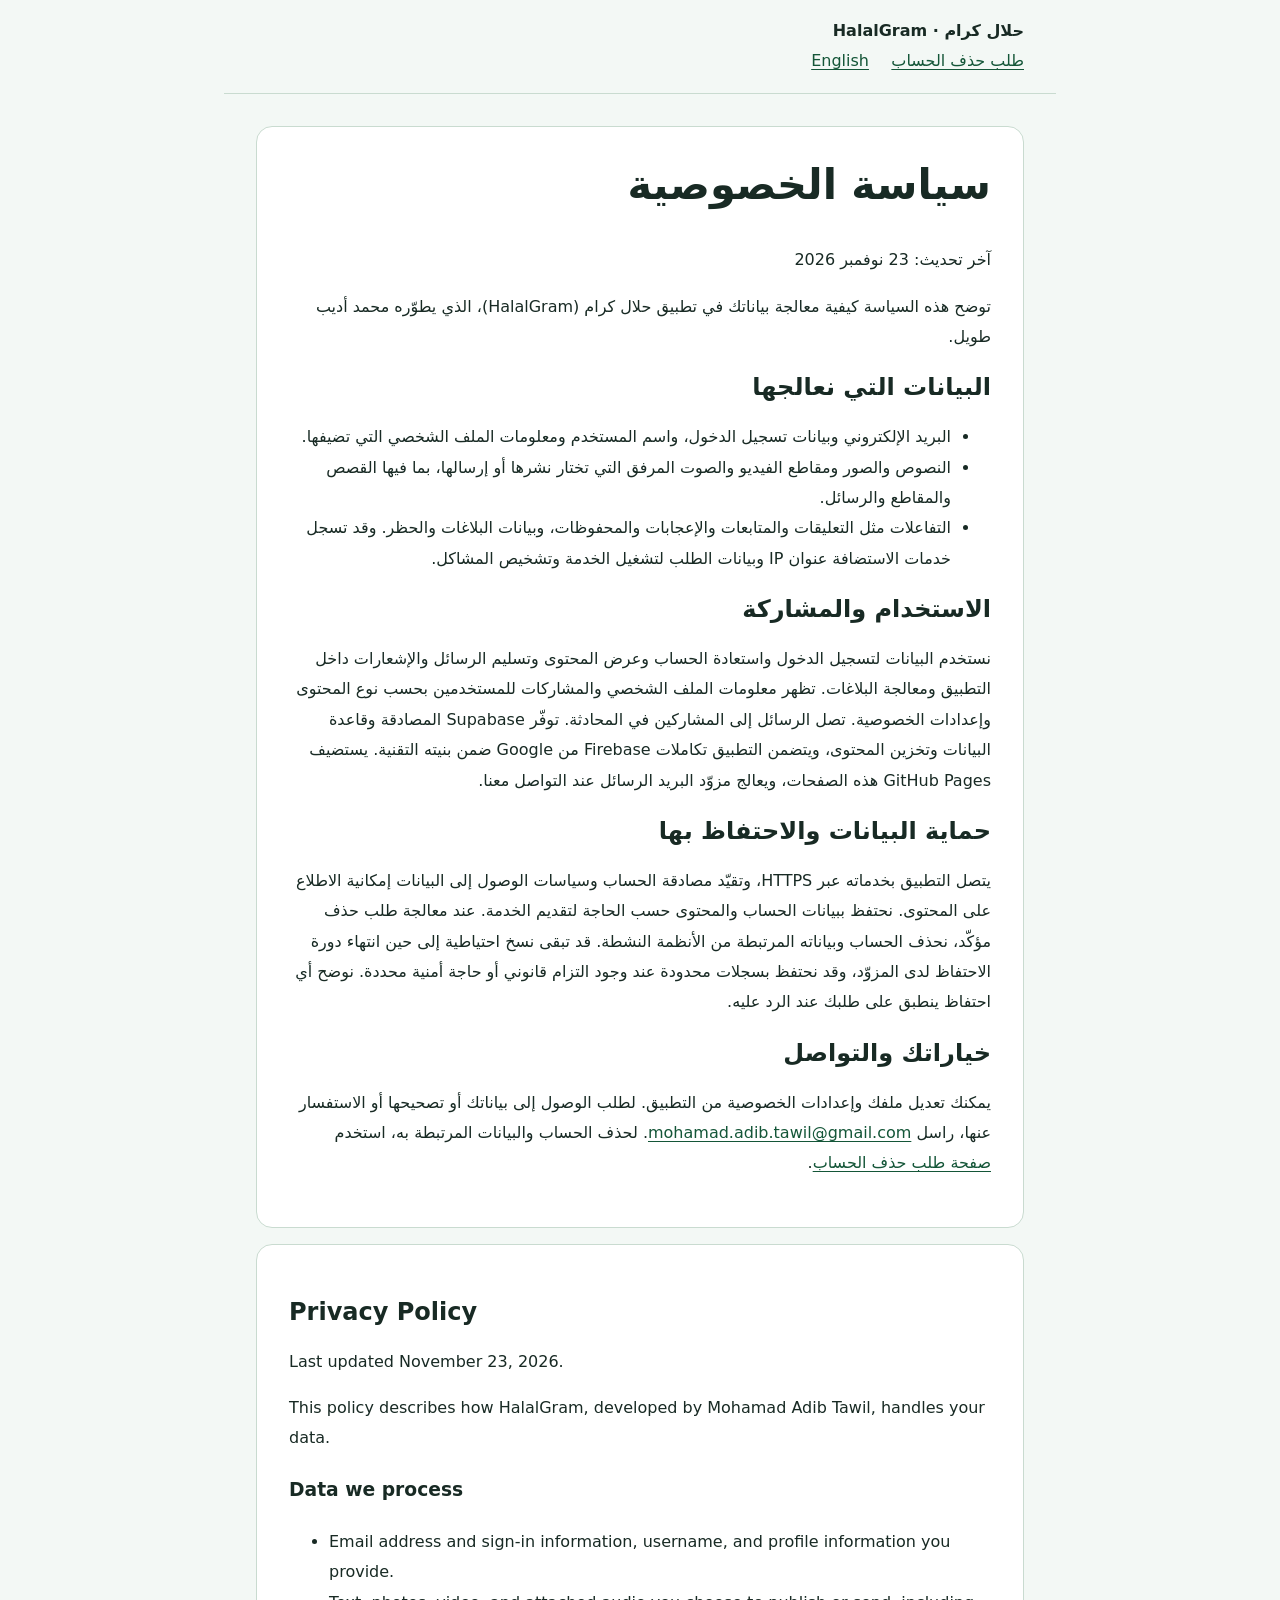
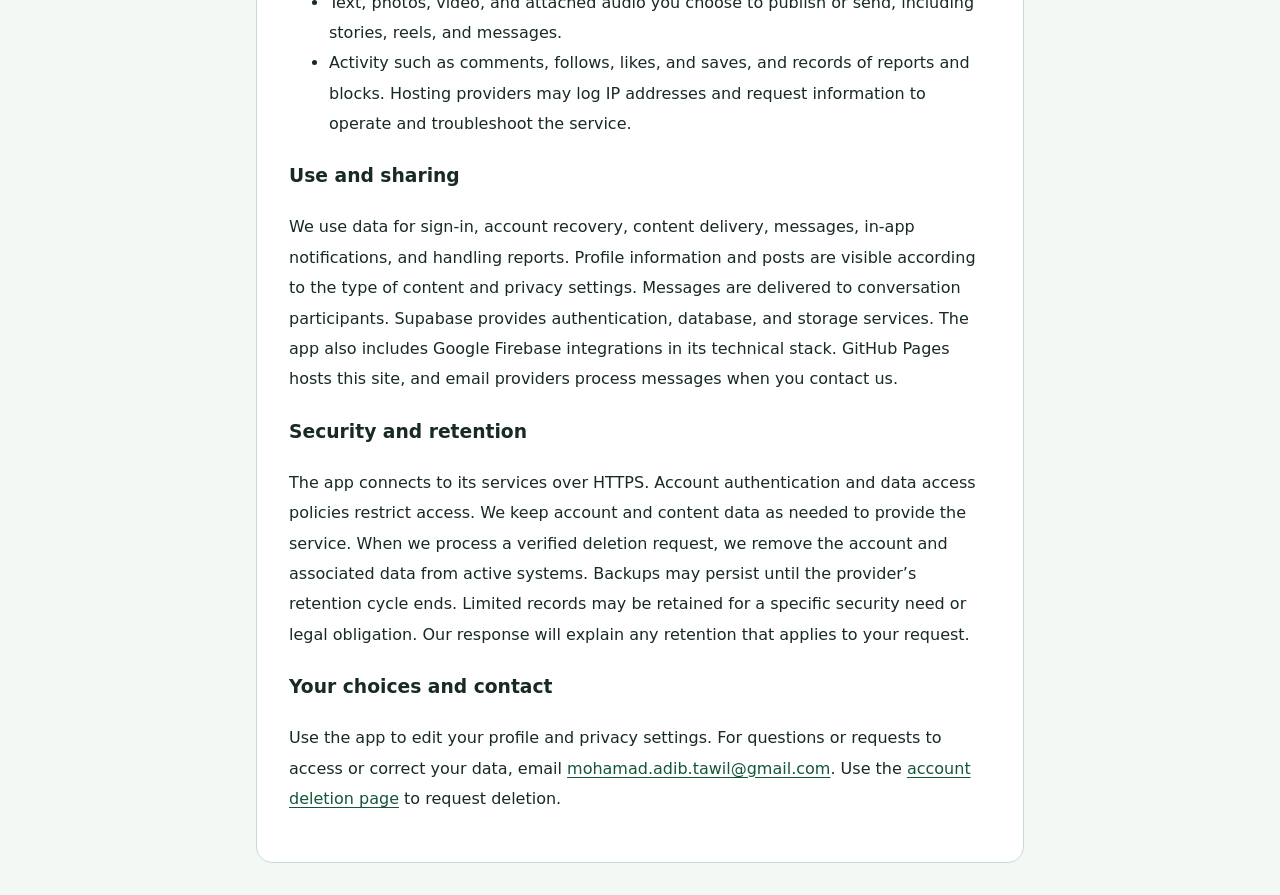
==== index.html @ 1a4e26e6 "Publish HalalGram privacy and account deletion pages" ====
<!doctype html>
<html lang="ar" dir="rtl">
<head>
  <meta charset="utf-8">
  <meta name="viewport" content="width=device-width, initial-scale=1">
  <meta name="description" content="سياسة خصوصية حلال كرام · HalalGram Privacy Policy">
  <title>سياسة الخصوصية | HalalGram Privacy Policy</title>
  <link rel="stylesheet" href="styles.css">
</head>
<body>
  <header>
    <strong>حلال كرام · HalalGram</strong>
    <nav aria-label="التنقل"><a href="delete-account/">طلب حذف الحساب</a><a href="#english" lang="en">English</a></nav>
  </header>
  <main>
    <article>
      <h1>سياسة الخصوصية</h1>
      <p>آخر تحديث: <time datetime="2026-11-23">23 نوفمبر 2026</time></p>
      <p>توضح هذه السياسة كيفية معالجة بياناتك في تطبيق حلال كرام (HalalGram)، الذي يطوّره محمد أديب طويل.</p>
      <h2>البيانات التي نعالجها</h2>
      <ul>
        <li>البريد الإلكتروني وبيانات تسجيل الدخول، واسم المستخدم ومعلومات الملف الشخصي التي تضيفها.</li>
        <li>النصوص والصور ومقاطع الفيديو والصوت المرفق التي تختار نشرها أو إرسالها، بما فيها القصص والمقاطع والرسائل.</li>
        <li>التفاعلات مثل التعليقات والمتابعات والإعجابات والمحفوظات، وبيانات البلاغات والحظر. وقد تسجل خدمات الاستضافة عنوان IP وبيانات الطلب لتشغيل الخدمة وتشخيص المشاكل.</li>
      </ul>
      <h2>الاستخدام والمشاركة</h2>
      <p>نستخدم البيانات لتسجيل الدخول واستعادة الحساب وعرض المحتوى وتسليم الرسائل والإشعارات داخل التطبيق ومعالجة البلاغات. تظهر معلومات الملف الشخصي والمشاركات للمستخدمين بحسب نوع المحتوى وإعدادات الخصوصية. تصل الرسائل إلى المشاركين في المحادثة. توفّر Supabase المصادقة وقاعدة البيانات وتخزين المحتوى، ويتضمن التطبيق تكاملات Firebase من Google ضمن بنيته التقنية. يستضيف GitHub Pages هذه الصفحات، ويعالج مزوّد البريد الرسائل عند التواصل معنا.</p>
      <h2>حماية البيانات والاحتفاظ بها</h2>
      <p>يتصل التطبيق بخدماته عبر HTTPS، وتقيّد مصادقة الحساب وسياسات الوصول إلى البيانات إمكانية الاطلاع على المحتوى. نحتفظ ببيانات الحساب والمحتوى حسب الحاجة لتقديم الخدمة. عند معالجة طلب حذف مؤكّد، نحذف الحساب وبياناته المرتبطة من الأنظمة النشطة. قد تبقى نسخ احتياطية إلى حين انتهاء دورة الاحتفاظ لدى المزوّد، وقد نحتفظ بسجلات محدودة عند وجود التزام قانوني أو حاجة أمنية محددة. نوضح أي احتفاظ ينطبق على طلبك عند الرد عليه.</p>
      <h2>خياراتك والتواصل</h2>
      <p>يمكنك تعديل ملفك وإعدادات الخصوصية من التطبيق. لطلب الوصول إلى بياناتك أو تصحيحها أو الاستفسار عنها، راسل <a href="mailto:mohamad.adib.tawil@gmail.com" dir="ltr">mohamad.adib.tawil@gmail.com</a>. لحذف الحساب والبيانات المرتبطة به، استخدم <a href="delete-account/">صفحة طلب حذف الحساب</a>.</p>
    </article>
    <article id="english" lang="en" dir="ltr">
      <h2>Privacy Policy</h2>
      <p>Last updated <time datetime="2026-11-23">November 23, 2026</time>.</p>
      <p>This policy describes how HalalGram, developed by Mohamad Adib Tawil, handles your data.</p>
      <h3>Data we process</h3>
      <ul>
        <li>Email address and sign-in information, username, and profile information you provide.</li>
        <li>Text, photos, video, and attached audio you choose to publish or send, including stories, reels, and messages.</li>
        <li>Activity such as comments, follows, likes, and saves, and records of reports and blocks. Hosting providers may log IP addresses and request information to operate and troubleshoot the service.</li>
      </ul>
      <h3>Use and sharing</h3>
      <p>We use data for sign-in, account recovery, content delivery, messages, in-app notifications, and handling reports. Profile information and posts are visible according to the type of content and privacy settings. Messages are delivered to conversation participants. Supabase provides authentication, database, and storage services. The app also includes Google Firebase integrations in its technical stack. GitHub Pages hosts this site, and email providers process messages when you contact us.</p>
      <h3>Security and retention</h3>
      <p>The app connects to its services over HTTPS. Account authentication and data access policies restrict access. We keep account and content data as needed to provide the service. When we process a verified deletion request, we remove the account and associated data from active systems. Backups may persist until the provider’s retention cycle ends. Limited records may be retained for a specific security need or legal obligation. Our response will explain any retention that applies to your request.</p>
      <h3>Your choices and contact</h3>
      <p>Use the app to edit your profile and privacy settings. For questions or requests to access or correct your data, email <a href="mailto:mohamad.adib.tawil@gmail.com">mohamad.adib.tawil@gmail.com</a>. Use the <a href="delete-account/#english">account deletion page</a> to request deletion.</p>
    </article>
  </main>
</body>
</html>
---- styles.css ----
:root { font-family: system-ui, sans-serif; color: #182a24; background: #f3f8f5; line-height: 1.7; }
body { margin: 0; }
header, main, footer { max-width: 48rem; margin: auto; padding: 1rem clamp(1rem, 5vw, 2rem); }
header { border-block-end: 1px solid #c9dbd0; }
nav { display: flex; flex-wrap: wrap; gap: .5rem 1.4rem; }
a { color: #145638; text-underline-offset: .2em; overflow-wrap: anywhere; }
a:focus-visible { outline: 3px solid #287650; outline-offset: 4px; }
article { background: white; border: 1px solid #c9dbd0; border-radius: 1rem; padding: clamp(1rem, 5vw, 2rem); margin-block: 1rem; }
h1, h2 { line-height: 1.25; }
h1 { margin-block-start: 0; font-size: clamp(1.8rem, 5vw, 2.6rem); }
[lang="ar"] { line-height: 1.9; }
.button { display: inline-block; color: white; background: #145638; border-radius: .5rem; padding: .55rem .9rem; }
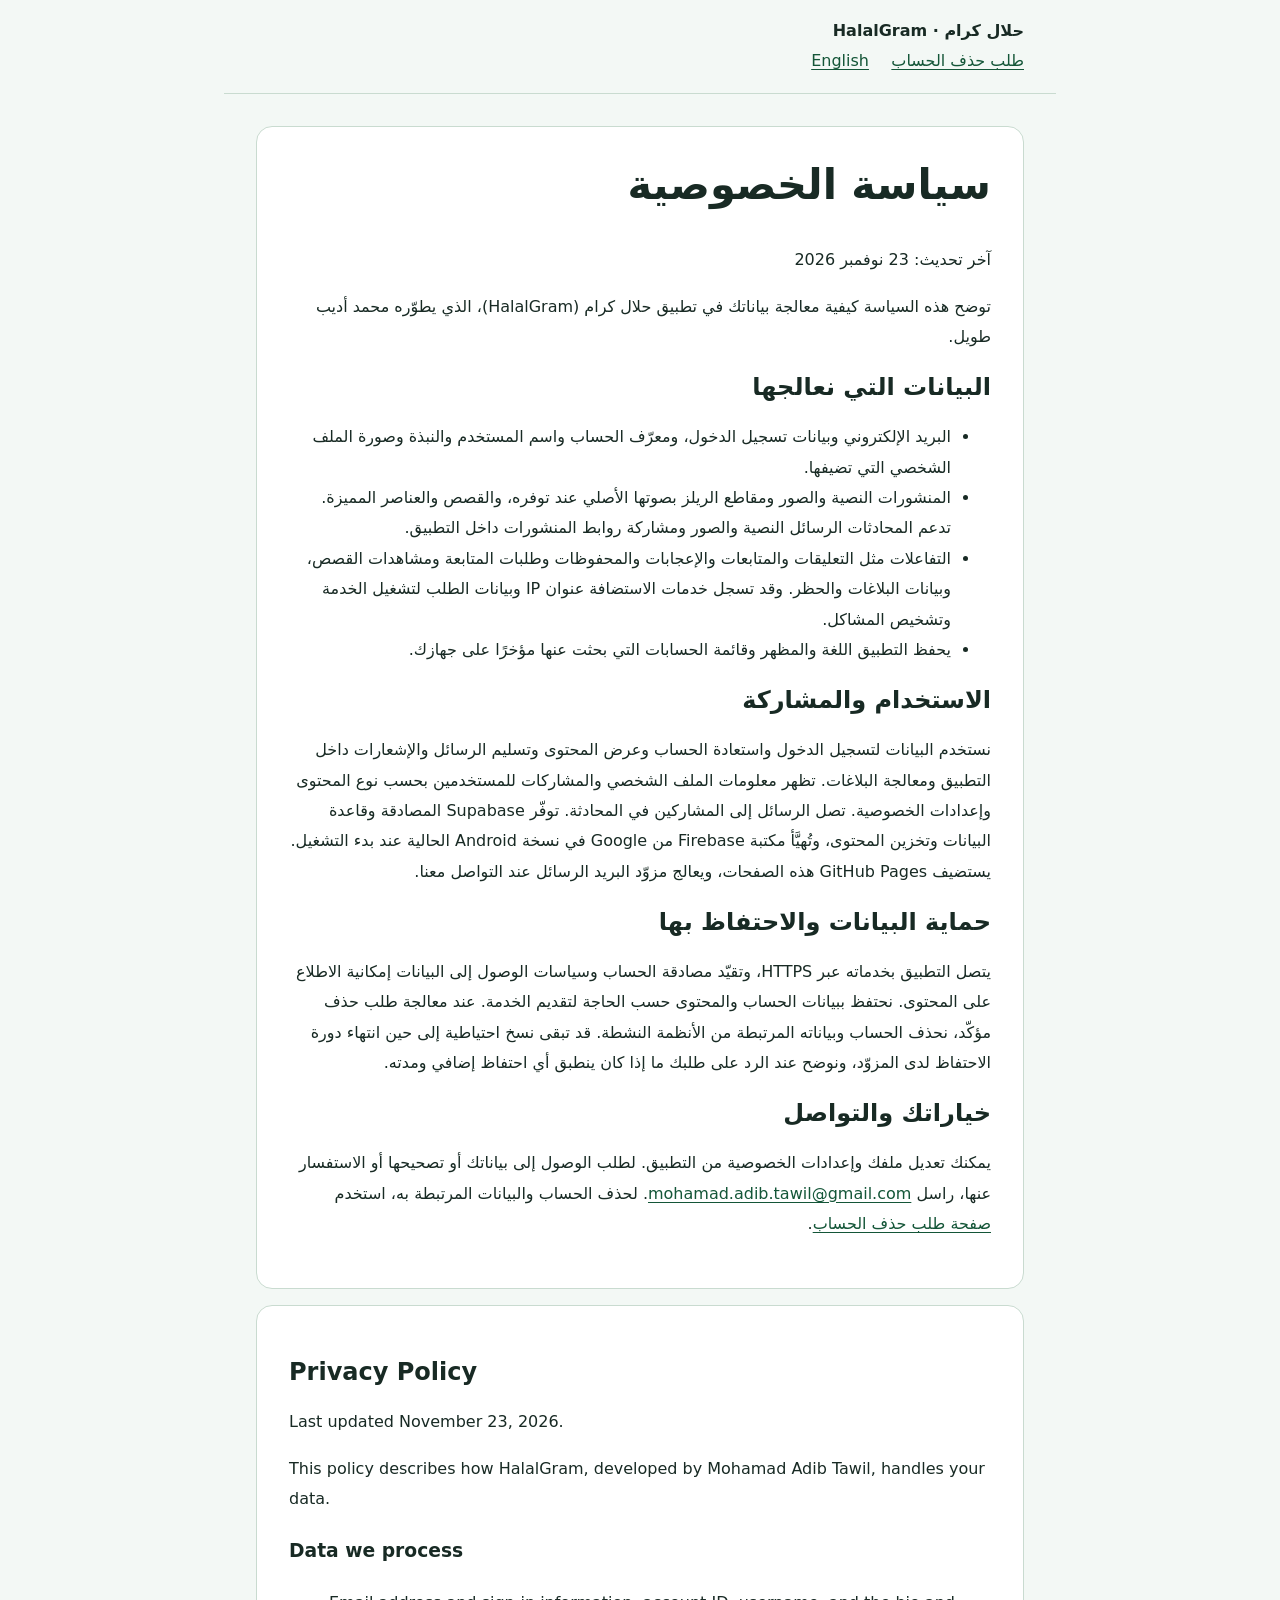
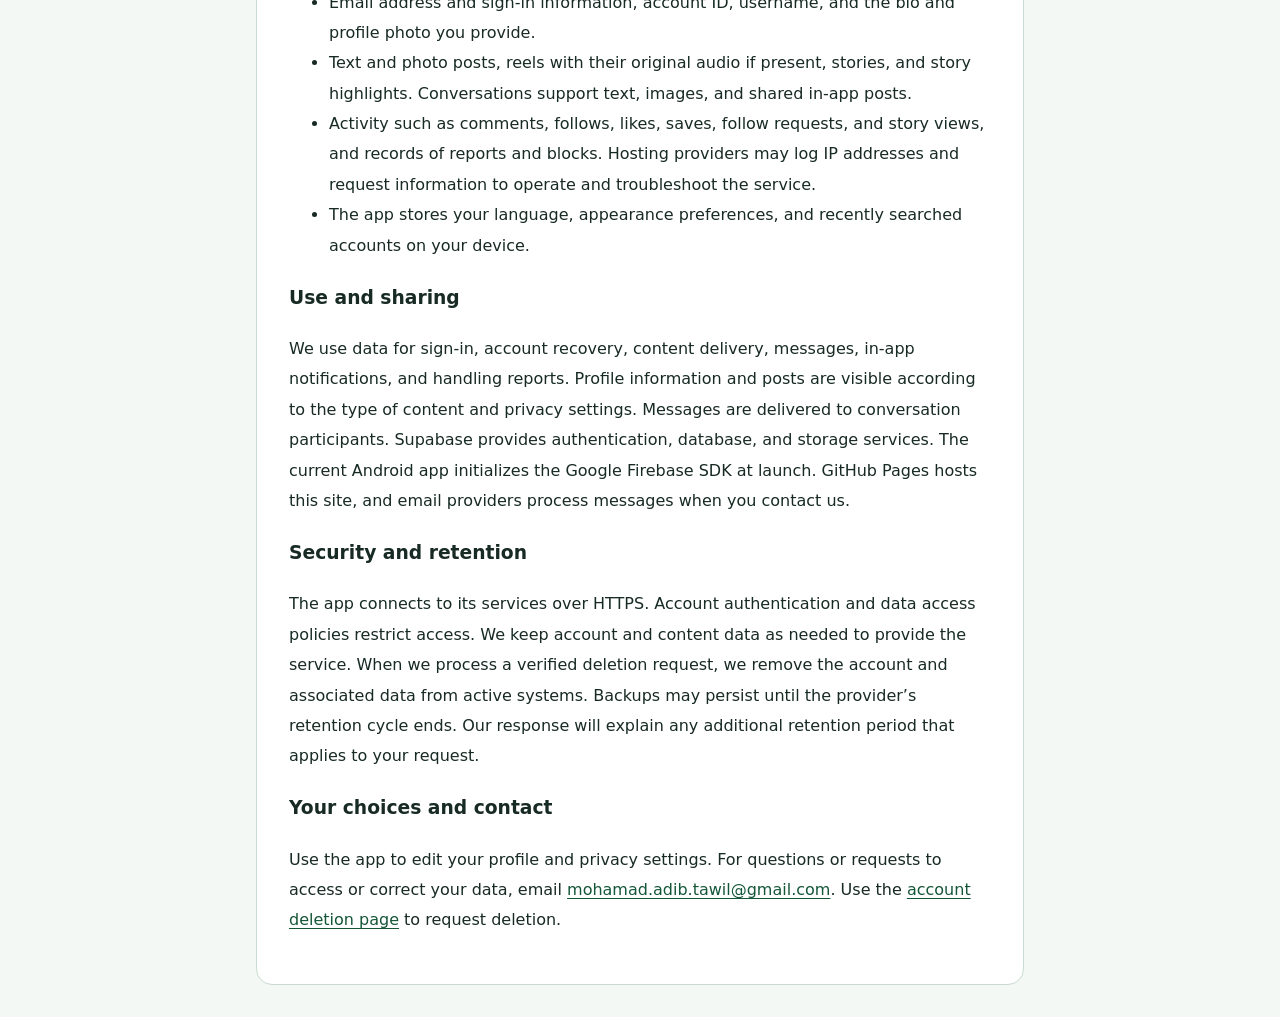
==== commit 93186fa1: "Describe actual HalalGram data and deletion scope" ====
--- a/index.html
+++ b/index.html
@@ -19,14 +19,15 @@
       <p>توضح هذه السياسة كيفية معالجة بياناتك في تطبيق حلال كرام (HalalGram)، الذي يطوّره محمد أديب طويل.</p>
       <h2>البيانات التي نعالجها</h2>
       <ul>
-        <li>البريد الإلكتروني وبيانات تسجيل الدخول، واسم المستخدم ومعلومات الملف الشخصي التي تضيفها.</li>
-        <li>النصوص والصور ومقاطع الفيديو والصوت المرفق التي تختار نشرها أو إرسالها، بما فيها القصص والمقاطع والرسائل.</li>
-        <li>التفاعلات مثل التعليقات والمتابعات والإعجابات والمحفوظات، وبيانات البلاغات والحظر. وقد تسجل خدمات الاستضافة عنوان IP وبيانات الطلب لتشغيل الخدمة وتشخيص المشاكل.</li>
+        <li>البريد الإلكتروني وبيانات تسجيل الدخول، ومعرّف الحساب واسم المستخدم والنبذة وصورة الملف الشخصي التي تضيفها.</li>
+        <li>المنشورات النصية والصور ومقاطع الريلز بصوتها الأصلي عند توفره، والقصص والعناصر المميزة. تدعم المحادثات الرسائل النصية والصور ومشاركة روابط المنشورات داخل التطبيق.</li>
+        <li>التفاعلات مثل التعليقات والمتابعات والإعجابات والمحفوظات وطلبات المتابعة ومشاهدات القصص، وبيانات البلاغات والحظر. وقد تسجل خدمات الاستضافة عنوان IP وبيانات الطلب لتشغيل الخدمة وتشخيص المشاكل.</li>
+        <li>يحفظ التطبيق اللغة والمظهر وقائمة الحسابات التي بحثت عنها مؤخرًا على جهازك.</li>
       </ul>
       <h2>الاستخدام والمشاركة</h2>
-      <p>نستخدم البيانات لتسجيل الدخول واستعادة الحساب وعرض المحتوى وتسليم الرسائل والإشعارات داخل التطبيق ومعالجة البلاغات. تظهر معلومات الملف الشخصي والمشاركات للمستخدمين بحسب نوع المحتوى وإعدادات الخصوصية. تصل الرسائل إلى المشاركين في المحادثة. توفّر Supabase المصادقة وقاعدة البيانات وتخزين المحتوى، ويتضمن التطبيق تكاملات Firebase من Google ضمن بنيته التقنية. يستضيف GitHub Pages هذه الصفحات، ويعالج مزوّد البريد الرسائل عند التواصل معنا.</p>
+      <p>نستخدم البيانات لتسجيل الدخول واستعادة الحساب وعرض المحتوى وتسليم الرسائل والإشعارات داخل التطبيق ومعالجة البلاغات. تظهر معلومات الملف الشخصي والمشاركات للمستخدمين بحسب نوع المحتوى وإعدادات الخصوصية. تصل الرسائل إلى المشاركين في المحادثة. توفّر Supabase المصادقة وقاعدة البيانات وتخزين المحتوى، وتُهيَّأ مكتبة Firebase من Google في نسخة Android الحالية عند بدء التشغيل. يستضيف GitHub Pages هذه الصفحات، ويعالج مزوّد البريد الرسائل عند التواصل معنا.</p>
       <h2>حماية البيانات والاحتفاظ بها</h2>
-      <p>يتصل التطبيق بخدماته عبر HTTPS، وتقيّد مصادقة الحساب وسياسات الوصول إلى البيانات إمكانية الاطلاع على المحتوى. نحتفظ ببيانات الحساب والمحتوى حسب الحاجة لتقديم الخدمة. عند معالجة طلب حذف مؤكّد، نحذف الحساب وبياناته المرتبطة من الأنظمة النشطة. قد تبقى نسخ احتياطية إلى حين انتهاء دورة الاحتفاظ لدى المزوّد، وقد نحتفظ بسجلات محدودة عند وجود التزام قانوني أو حاجة أمنية محددة. نوضح أي احتفاظ ينطبق على طلبك عند الرد عليه.</p>
+      <p>يتصل التطبيق بخدماته عبر HTTPS، وتقيّد مصادقة الحساب وسياسات الوصول إلى البيانات إمكانية الاطلاع على المحتوى. نحتفظ ببيانات الحساب والمحتوى حسب الحاجة لتقديم الخدمة. عند معالجة طلب حذف مؤكّد، نحذف الحساب وبياناته المرتبطة من الأنظمة النشطة. قد تبقى نسخ احتياطية إلى حين انتهاء دورة الاحتفاظ لدى المزوّد، ونوضح عند الرد على طلبك ما إذا كان ينطبق أي احتفاظ إضافي ومدته.</p>
       <h2>خياراتك والتواصل</h2>
       <p>يمكنك تعديل ملفك وإعدادات الخصوصية من التطبيق. لطلب الوصول إلى بياناتك أو تصحيحها أو الاستفسار عنها، راسل <a href="mailto:mohamad.adib.tawil@gmail.com" dir="ltr">mohamad.adib.tawil@gmail.com</a>. لحذف الحساب والبيانات المرتبطة به، استخدم <a href="delete-account/">صفحة طلب حذف الحساب</a>.</p>
     </article>
@@ -36,14 +37,15 @@
       <p>This policy describes how HalalGram, developed by Mohamad Adib Tawil, handles your data.</p>
       <h3>Data we process</h3>
       <ul>
-        <li>Email address and sign-in information, username, and profile information you provide.</li>
-        <li>Text, photos, video, and attached audio you choose to publish or send, including stories, reels, and messages.</li>
-        <li>Activity such as comments, follows, likes, and saves, and records of reports and blocks. Hosting providers may log IP addresses and request information to operate and troubleshoot the service.</li>
+        <li>Email address and sign-in information, account ID, username, and the bio and profile photo you provide.</li>
+        <li>Text and photo posts, reels with their original audio if present, stories, and story highlights. Conversations support text, images, and shared in-app posts.</li>
+        <li>Activity such as comments, follows, likes, saves, follow requests, and story views, and records of reports and blocks. Hosting providers may log IP addresses and request information to operate and troubleshoot the service.</li>
+        <li>The app stores your language, appearance preferences, and recently searched accounts on your device.</li>
       </ul>
       <h3>Use and sharing</h3>
-      <p>We use data for sign-in, account recovery, content delivery, messages, in-app notifications, and handling reports. Profile information and posts are visible according to the type of content and privacy settings. Messages are delivered to conversation participants. Supabase provides authentication, database, and storage services. The app also includes Google Firebase integrations in its technical stack. GitHub Pages hosts this site, and email providers process messages when you contact us.</p>
+      <p>We use data for sign-in, account recovery, content delivery, messages, in-app notifications, and handling reports. Profile information and posts are visible according to the type of content and privacy settings. Messages are delivered to conversation participants. Supabase provides authentication, database, and storage services. The current Android app initializes the Google Firebase SDK at launch. GitHub Pages hosts this site, and email providers process messages when you contact us.</p>
       <h3>Security and retention</h3>
-      <p>The app connects to its services over HTTPS. Account authentication and data access policies restrict access. We keep account and content data as needed to provide the service. When we process a verified deletion request, we remove the account and associated data from active systems. Backups may persist until the provider’s retention cycle ends. Limited records may be retained for a specific security need or legal obligation. Our response will explain any retention that applies to your request.</p>
+      <p>The app connects to its services over HTTPS. Account authentication and data access policies restrict access. We keep account and content data as needed to provide the service. When we process a verified deletion request, we remove the account and associated data from active systems. Backups may persist until the provider’s retention cycle ends. Our response will explain any additional retention period that applies to your request.</p>
       <h3>Your choices and contact</h3>
       <p>Use the app to edit your profile and privacy settings. For questions or requests to access or correct your data, email <a href="mailto:mohamad.adib.tawil@gmail.com">mohamad.adib.tawil@gmail.com</a>. Use the <a href="delete-account/#english">account deletion page</a> to request deletion.</p>
     </article>
